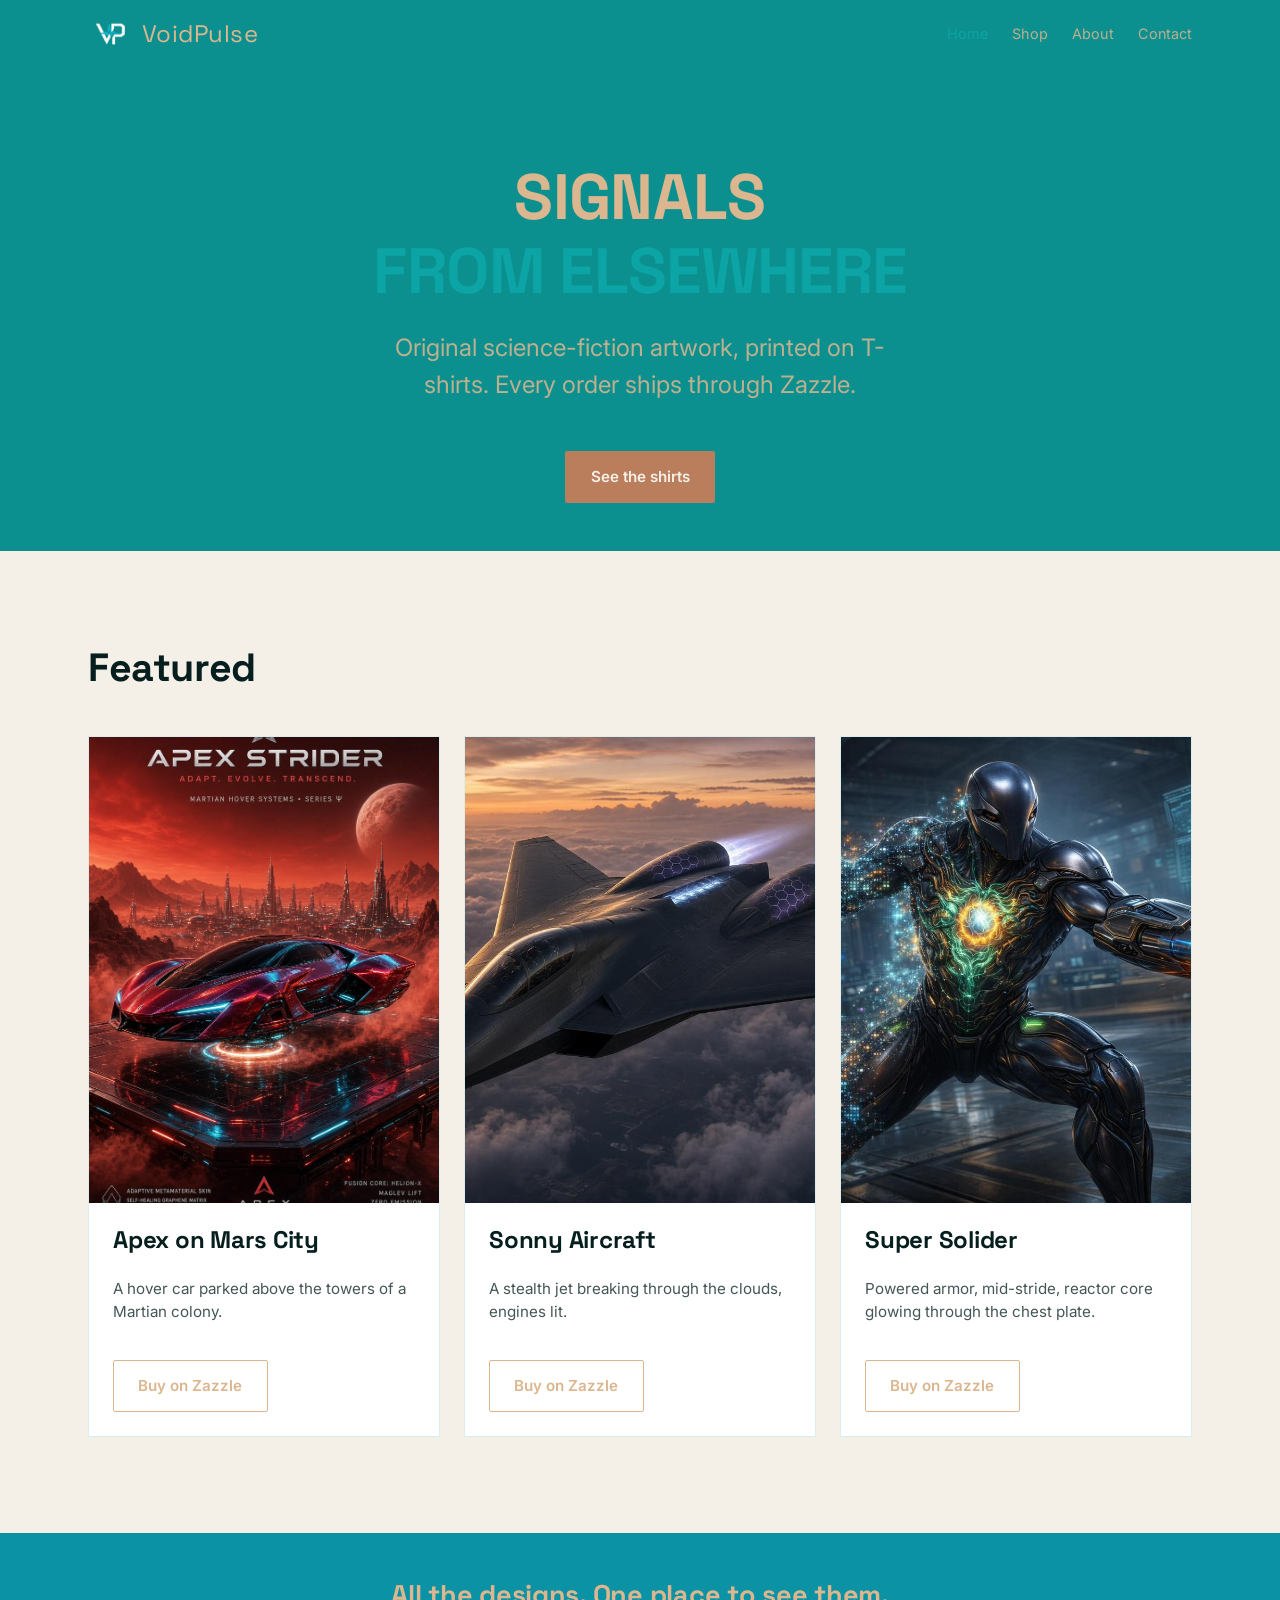
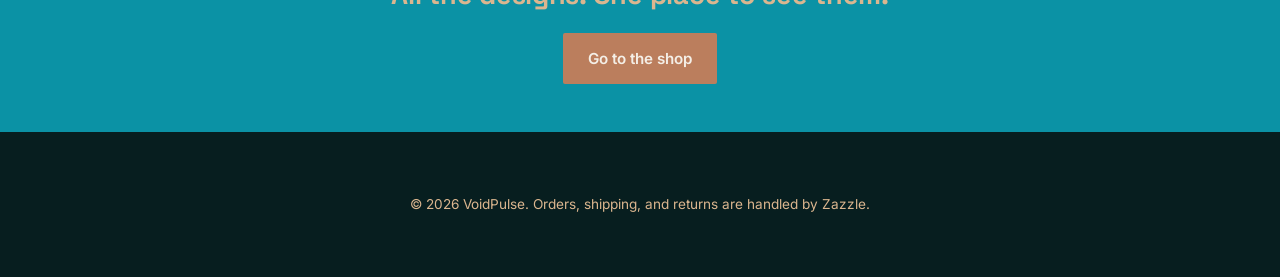
==== index.html @ 03d14bd1 "Add files via upload" ====
<!DOCTYPE html>
<html lang="en">
<head>
<meta charset="UTF-8">
<meta name="viewport" content="width=device-width, initial-scale=1.0">
<title>VOIDPULSE — Original sci-fi art on T-shirts</title>
<meta name="description" content="Original science-fiction artwork, printed on demand and shipped by Zazzle.">
<link rel="preconnect" href="https://fonts.googleapis.com">
<link href="https://fonts.googleapis.com/css2?family=Space+Grotesk:wght@500;700&family=Inter:wght@400;600&display=swap" rel="stylesheet">
<link rel="stylesheet" href="styles.css">
</head>
<body>

<!-- ============================================================
     STORE NAME: "VoidPulse" appears in the <title>, the header
     logo+wordmark below, and the footer.
     LOGO IMAGE: replace src below with your hosted URL for
     VoidPulseLogo.png once the site is live.
     ============================================================ -->

<header class="site-header">
  <div class="container">
    <a href="index.html" class="brand">
      <img src="images/VoidPulseLogo.png" alt="VoidPulse logo" class="brand-logo">
      <span>VoidPulse</span>
    </a>
    <nav class="site-nav" aria-label="Main">
      <a href="index.html" aria-current="page">Home</a>
      <a href="shop.html">Shop</a>
      <a href="about.html">About</a>
      <a href="contact.html">Contact</a>
    </nav>
  </div>
</header>

<section class="hero">
  <div class="container">
    <h1 class="hero-title">
      <span class="line-1">SIGNALS</span>
      <span class="line-2">FROM ELSEWHERE</span>
    </h1>
    <p class="hero-subtitle">Original science-fiction artwork, printed on T-shirts. Every order ships through Zazzle.</p>
    <div class="hero-actions">
      <a href="shop.html" class="btn btn-primary">See the shirts</a>
    </div>
  </div>
</section>

<section class="section">
  <div class="container">
    <h2 class="section-heading">Featured</h2>

    <!-- ============================================================
         FEATURED SHIRTS (3 of the 6). Swap these anytime — just
         copy a <article class="card"> block from shop.html.
         ============================================================ -->
    <div class="grid">

      <article class="card">
        <div class="card-image">
          <!-- PRODUCT IMAGE: ApexOnMarsCity design. Replace src with
               a hosted URL for Apex_Strider.jpg (best guess — confirm
               with Mark this is the right file for this design). -->
          <img src="images/Apex Strider.jpg" alt="Apex Strider hover car above a Martian city skyline">
        </div>
        <div class="card-body">
          <h3 class="card-title">Apex on Mars City</h3>
          <p class="card-desc">A hover car parked above the towers of a Martian colony.</p>
          <!-- ZAZZLE LINK: real product URL below. Append your Ambassador ID. -->
          <a class="btn btn-outline" href="https://www.zazzle.com/customizer?dz=66b5dbc6-7d6e-4a6e-a0aa-67b9a6550291&src=saved&rf=YOUR_AMBASSADOR_ID">Buy on Zazzle</a>
        </div>
      </article>

      <article class="card">
        <div class="card-image">
          <!-- PRODUCT IMAGE: Sonny Aircraft design. Replace src with
               a hosted URL for F47QN_WhitewakeN.jpg. -->
          <img src="images/F-47QN WhitewakeN.jpg" alt="Stealth aircraft cutting through clouds at sunset">
        </div>
        <div class="card-body">
          <h3 class="card-title">Sonny Aircraft</h3>
          <p class="card-desc">A stealth jet breaking through the clouds, engines lit.</p>
          <a class="btn btn-outline" href="https://www.zazzle.com/customizer?dz=97ae49d1-16be-41d2-95ef-6a47d9abae5f&src=saved&rf=YOUR_AMBASSADOR_ID">Buy on Zazzle</a>
        </div>
      </article>

      <article class="card">
        <div class="card-image">
          <!-- PRODUCT IMAGE: SuperSolider design. Replace src with
               a hosted URL for project_phoenix_combat_stance.png
               (best guess — confirm with Mark). -->
          <img src="images/project_phoenix_combat_stance.png" alt="Armored super soldier figure in a combat stance">
        </div>
        <div class="card-body">
          <h3 class="card-title">Super Solider</h3>
          <p class="card-desc">Powered armor, mid-stride, reactor core glowing through the chest plate.</p>
          <a class="btn btn-outline" href="https://www.zazzle.com/customizer?dz=8b301f84-1c85-47db-b6fa-e6407ddb3f62&src=saved&rf=YOUR_AMBASSADOR_ID">Buy on Zazzle</a>
        </div>
      </article>

    </div>
  </div>
</section>

<section class="cta-band">
  <div class="container">
    <h2>All the designs. One place to see them.</h2>
    <a href="shop.html" class="btn btn-primary">Go to the shop</a>
  </div>
</section>

<!-- ============================================================
     OPTIONAL: Zazzle Z-Feed embed.
     If Mark wants a live "recently sold" or product feed widget
     from Zazzle, its embed script/iframe would go here, inside
     the .section above or as its own section. Left out of v1 —
     paste the snippet Zazzle gives you and uncomment:

     <section class="section">
       <div class="container">
         <!- - Z-Feed embed code goes here - ->
       </div>
     </section>
     ============================================================ -->

<footer class="site-footer">
  <div class="container">
    <p>&copy; 2026 VoidPulse. Orders, shipping, and returns are handled by Zazzle.</p>
  </div>
</footer>

</body>
</html>
---- styles.css ----
/* ==========================================================================
   VOIDPULSE — shared styles
   Palette is fixed per brief — do not introduce other hex values.
   ========================================================================== */

:root {
  /* ---- Palette (from Mark's palette screenshot — exact hexes, do not change) ---- */
  --teal-deep: #0B92A5;   /* background / header, variant A */
  --teal-dark: #0B908F;   /* background / header, variant B */
  --teal-bright: #0CA4A5; /* accents, hover, links */
  --sand: #DBB68F;        /* headlines / light text on dark */
  --clay: #BB7E5D;        /* buttons / secondary accent */

  --ink: #071E1F;         /* near-black derived from teal-dark, for body copy on light */
  --paper: #F4EFE7;       /* light section background, warmed off-white to sit with sand/clay */

  /* ---- Type scale ---- */
  --font-display: "Space Grotesk", "Arial Narrow", sans-serif;
  --font-body: "Inter", system-ui, sans-serif;

  --step-0: clamp(1rem, 0.95rem + 0.3vw, 1.125rem);
  --step-1: clamp(1.25rem, 1.15rem + 0.5vw, 1.5rem);
  --step-2: clamp(1.75rem, 1.5rem + 1.2vw, 2.5rem);
  --step-3: clamp(2.5rem, 2rem + 2.5vw, 4.5rem);

  --space-s: 0.75rem;
  --space-m: 1.5rem;
  --space-l: 3rem;
  --space-xl: 6rem;

  --max-width: 72rem;
}

* { box-sizing: border-box; }

html { scroll-behavior: smooth; }

@media (prefers-reduced-motion: reduce) {
  html { scroll-behavior: auto; }
  * { animation-duration: 0.01ms !important; transition-duration: 0.01ms !important; }
}

body {
  margin: 0;
  font-family: var(--font-body);
  font-size: var(--step-0);
  line-height: 1.55;
  color: var(--ink);
  background: var(--paper);
}

img { max-width: 100%; display: block; }

a {
  color: var(--teal-dark);
  text-decoration-thickness: 1px;
  text-underline-offset: 3px;
}
a:hover { color: var(--teal-bright); }

a:focus-visible,
button:focus-visible {
  outline: 2px solid var(--teal-bright);
  outline-offset: 3px;
}

h1, h2, h3 {
  font-family: var(--font-display);
  margin: 0;
  line-height: 1.05;
  letter-spacing: -0.01em;
}

.container {
  max-width: var(--max-width);
  margin-inline: auto;
  padding-inline: var(--space-m);
}

/* ---- Site header: sparse corners, not a fat menu ---- */
.site-header {
  background: var(--teal-dark);
  color: var(--sand);
  padding: var(--space-s) var(--space-m);
}

.site-header .container {
  display: flex;
  align-items: center;
  justify-content: space-between;
  gap: var(--space-m);
  flex-wrap: wrap;
}

.brand {
  display: inline-flex;
  align-items: center;
  gap: 0.6em;
  font-family: var(--font-display);
  font-size: var(--step-1);
  color: var(--sand);
  text-decoration: none;
  letter-spacing: 0.02em;
}
.brand:hover { color: var(--teal-bright); }

.brand-logo {
  height: 28px;
  width: auto;
  display: block;
}

.site-nav {
  display: flex;
  gap: var(--space-m);
}

.site-nav a {
  color: var(--sand);
  font-size: 0.9rem;
  text-decoration: none;
  opacity: 0.85;
}
.site-nav a:hover,
.site-nav a[aria-current="page"] {
  opacity: 1;
  color: var(--teal-bright);
}

/* ---- Hero: full-bleed dark, split headline, centered subtitle ---- */
.hero {
  background: var(--teal-dark);
  color: var(--sand);
  padding-block: var(--space-xl) var(--space-l);
  text-align: center;
}

.hero-title {
  font-size: var(--step-3);
  display: flex;
  flex-direction: column;
  gap: 0.1em;
}

.hero-title .line-2 {
  color: var(--teal-bright);
}

.hero-subtitle {
  max-width: 34ch;
  margin: var(--space-m) auto 0;
  color: var(--sand);
  opacity: 0.85;
  font-size: var(--step-1);
}

.hero-actions {
  margin-top: var(--space-l);
}

/* ---- Buttons ---- */
.btn {
  display: inline-block;
  font-family: var(--font-body);
  font-weight: 600;
  font-size: 0.95rem;
  padding: 0.85em 1.6em;
  border-radius: 2px;
  text-decoration: none;
  border: 1px solid transparent;
  cursor: pointer;
}

.btn-primary {
  background: var(--clay);
  color: var(--paper);
}
.btn-primary:hover { background: var(--teal-bright); color: var(--ink); }

.btn-outline {
  background: transparent;
  border-color: var(--sand);
  color: var(--sand);
}
.btn-outline:hover { border-color: var(--teal-bright); color: var(--teal-bright); }

/* ---- Sections ---- */
.section {
  padding-block: var(--space-xl);
}

.section-heading {
  font-size: var(--step-2);
  color: var(--ink);
  margin-bottom: var(--space-l);
}

.section-heading.on-dark { color: var(--sand); }

/* ---- Product grid / cards ---- */
.grid {
  display: grid;
  grid-template-columns: 1fr;
  gap: var(--space-m);
}

@media (min-width: 40rem) {
  .grid { grid-template-columns: repeat(2, 1fr); }
}

@media (min-width: 64rem) {
  .grid { grid-template-columns: repeat(3, 1fr); }
}

.card {
  background: #fff;
  border: 1px solid rgba(11, 144, 143, 0.15);
  display: flex;
  flex-direction: column;
}

.card-image {
  aspect-ratio: 3 / 4;
  overflow: hidden;
  background: var(--teal-deep);
}

.card-image img {
  width: 100%;
  height: 100%;
  object-fit: cover;
}

.card-body {
  padding: var(--space-m);
  display: flex;
  flex-direction: column;
  gap: 0.5em;
  flex: 1;
}

.card-title {
  font-family: var(--font-display);
  font-size: var(--step-1);
}

.card-desc {
  color: var(--ink);
  opacity: 0.75;
  font-size: 0.95rem;
  flex: 1;
}

.card-body .btn { align-self: flex-start; margin-top: var(--space-s); }

/* ---- CTA band ---- */
.cta-band {
  background: var(--teal-deep);
  color: var(--sand);
  text-align: center;
  padding-block: var(--space-l);
}

.cta-band h2 { color: var(--sand); margin-bottom: var(--space-m); }

/* ---- Simple content pages (about/contact) ---- */
.prose {
  max-width: 60ch;
}

.prose p { margin: 0 0 1em; }

/* ---- Footer ---- */
.site-footer {
  background: var(--ink);
  color: var(--sand);
  padding-block: var(--space-l);
  text-align: center;
  font-size: 0.85rem;
}

.site-footer a { color: var(--teal-bright); }
.brand {
  display: flex;
  align-items: center;
  gap: 10px;
}

.brand-logo {
  width: 44px;
  height: 44px;
  object-fit: cover;
  object-position: center;
}
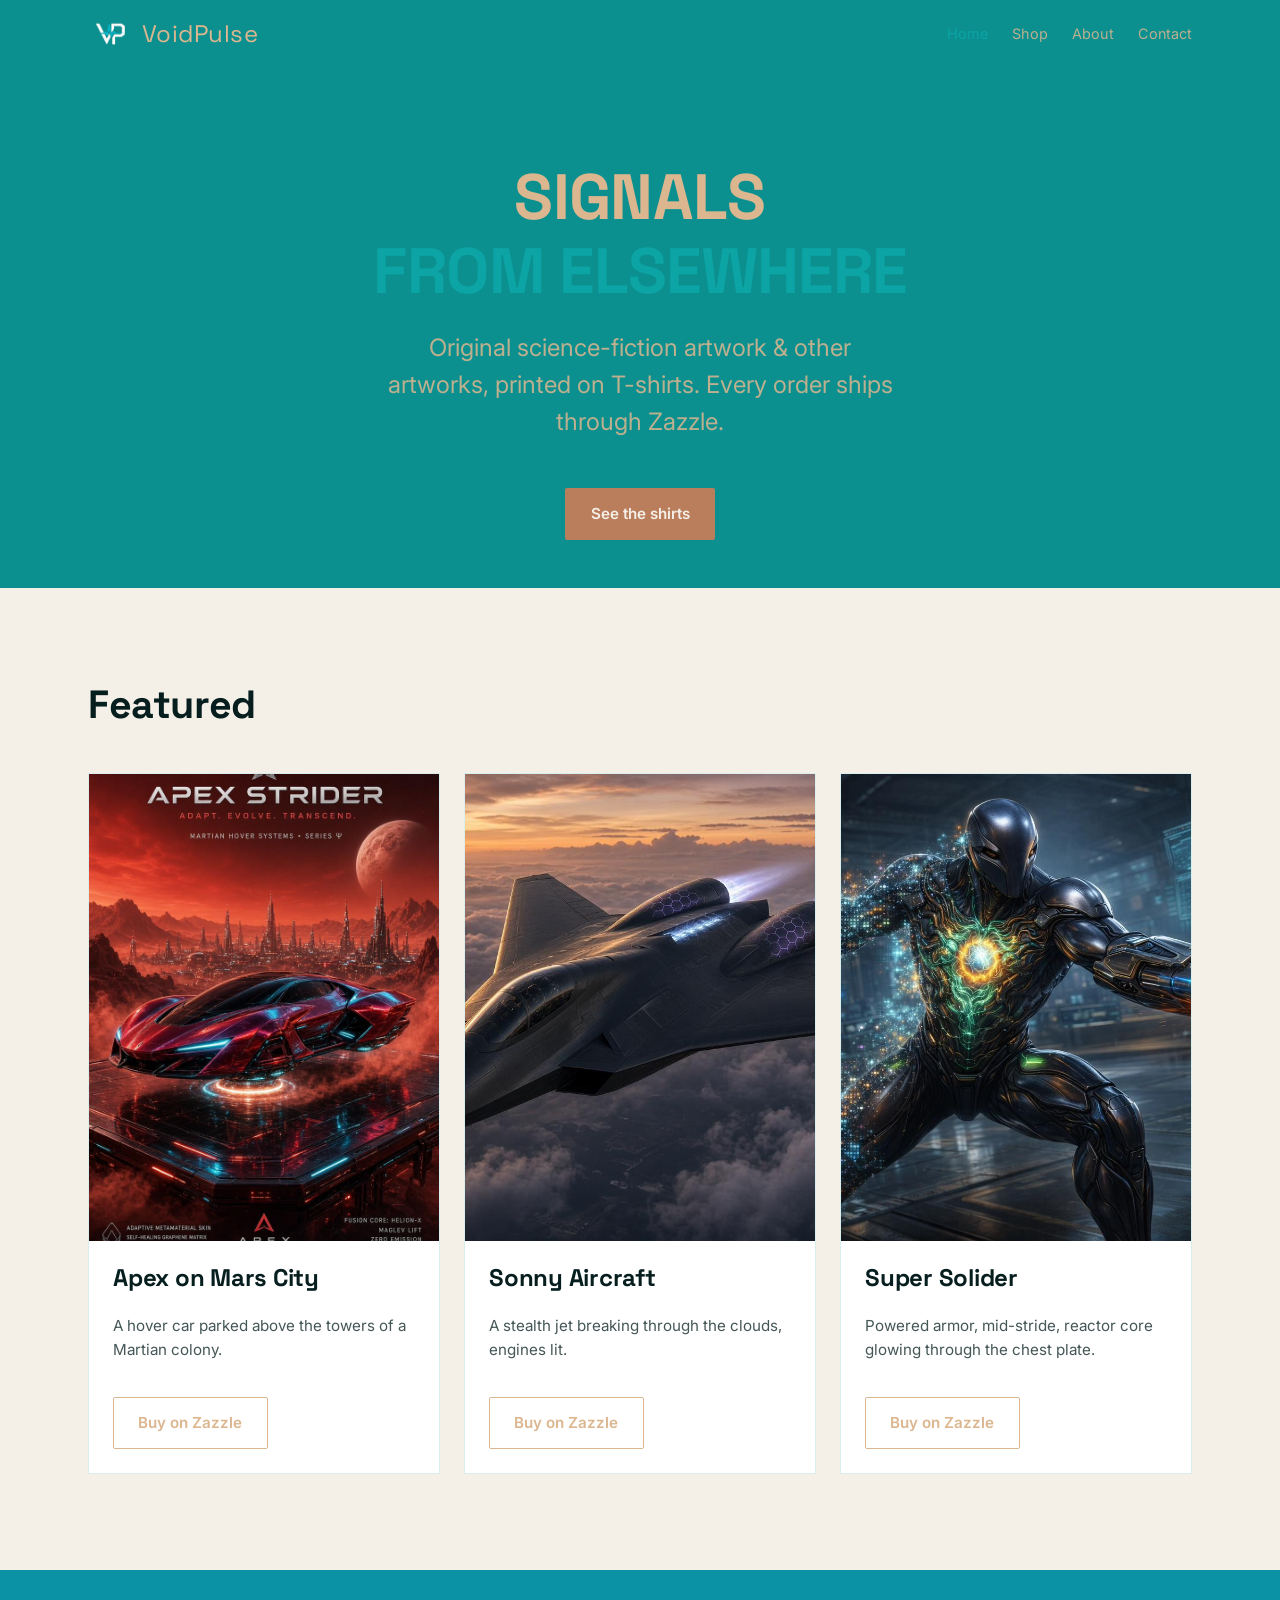
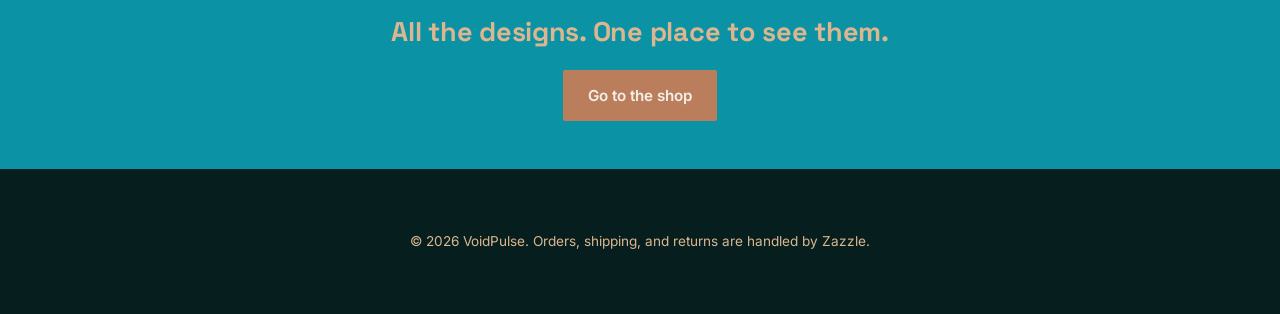
==== commit e2cc52e5: "Add files via upload" ====
--- a/index.html
+++ b/index.html
@@ -39,7 +39,7 @@
       <span class="line-1">SIGNALS</span>
       <span class="line-2">FROM ELSEWHERE</span>
     </h1>
-    <p class="hero-subtitle">Original science-fiction artwork, printed on T-shirts. Every order ships through Zazzle.</p>
+    <p class="hero-subtitle">Original science-fiction artwork & other artworks, printed on T-shirts. Every order ships through Zazzle.</p>
     <div class="hero-actions">
       <a href="shop.html" class="btn btn-primary">See the shirts</a>
     </div>
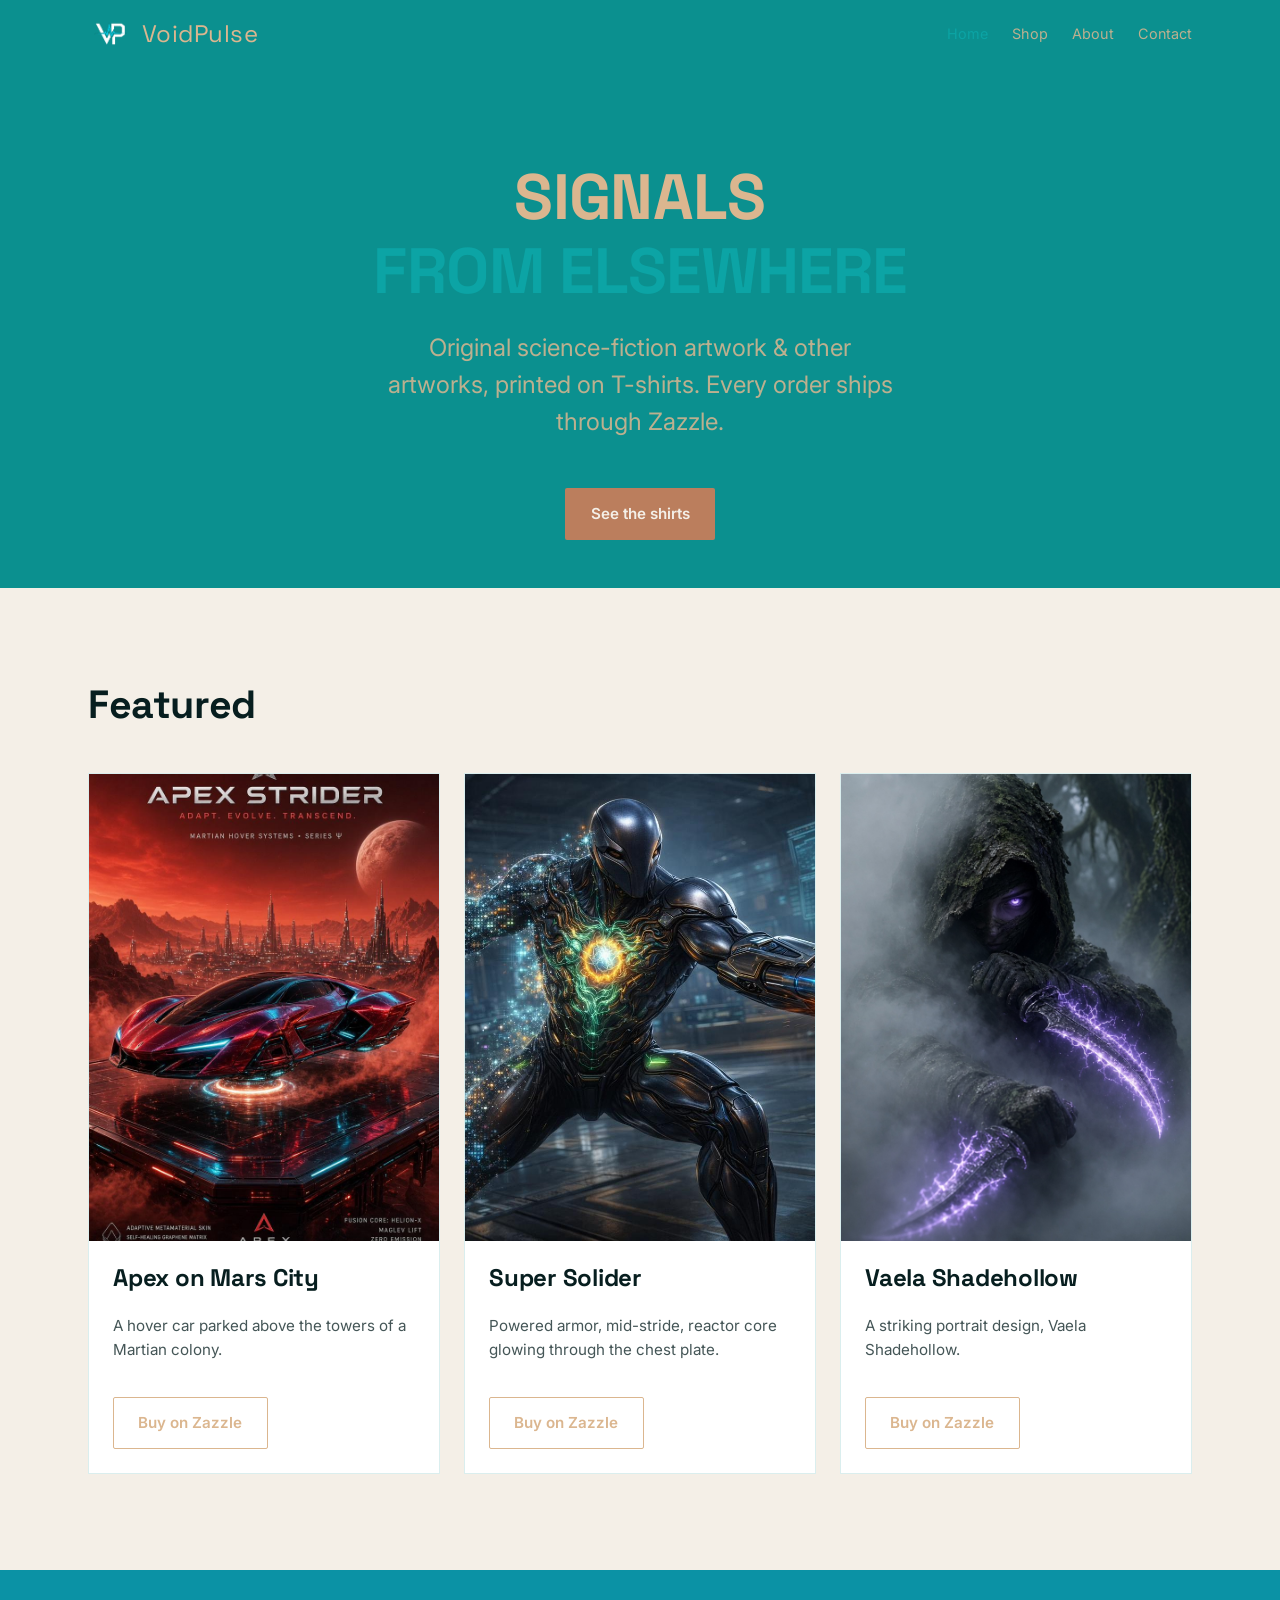
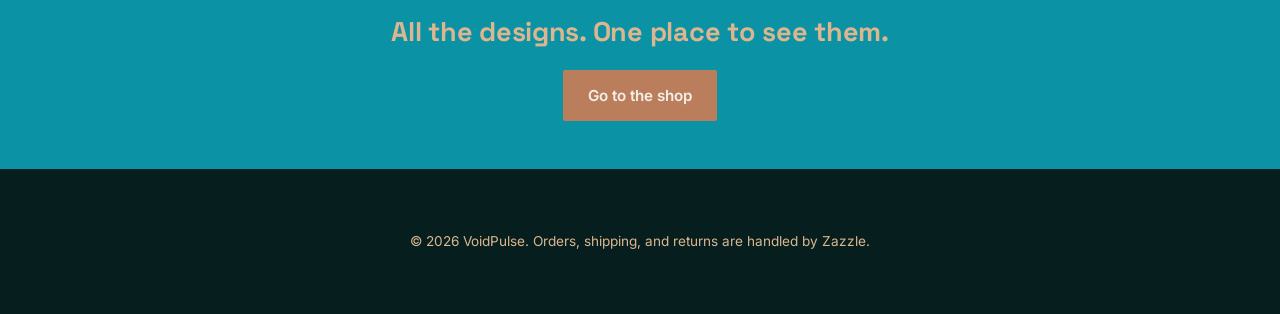
==== commit 6db14f93: "Add files via upload" ====
--- a/index.html
+++ b/index.html
@@ -10,13 +10,6 @@
 <link rel="stylesheet" href="styles.css">
 </head>
 <body>
-
-<!-- ============================================================
-     STORE NAME: "VoidPulse" appears in the <title>, the header
-     logo+wordmark below, and the footer.
-     LOGO IMAGE: replace src below with your hosted URL for
-     VoidPulseLogo.png once the site is live.
-     ============================================================ -->
 
 <header class="site-header">
   <div class="container">
@@ -50,51 +43,38 @@
   <div class="container">
     <h2 class="section-heading">Featured</h2>
 
-    <!-- ============================================================
-         FEATURED SHIRTS (3 of the 6). Swap these anytime — just
-         copy a <article class="card"> block from shop.html.
-         ============================================================ -->
     <div class="grid">
 
       <article class="card">
         <div class="card-image">
-          <!-- PRODUCT IMAGE: ApexOnMarsCity design. Replace src with
-               a hosted URL for Apex_Strider.jpg (best guess — confirm
-               with Mark this is the right file for this design). -->
           <img src="images/Apex Strider.jpg" alt="Apex Strider hover car above a Martian city skyline">
         </div>
         <div class="card-body">
           <h3 class="card-title">Apex on Mars City</h3>
           <p class="card-desc">A hover car parked above the towers of a Martian colony.</p>
-          <!-- ZAZZLE LINK: real product URL below. Append your Ambassador ID. -->
-          <a class="btn btn-outline" href="https://www.zazzle.com/customizer?dz=66b5dbc6-7d6e-4a6e-a0aa-67b9a6550291&src=saved&rf=YOUR_AMBASSADOR_ID">Buy on Zazzle</a>
+          <a class="btn btn-outline" href="https://www.zazzle.com/customizer?dz=66b5dbc6-7d6e-4a6e-a0aa-67b9a6550291&src=saved&rf=238796556743245903">Buy on Zazzle</a>
         </div>
       </article>
 
       <article class="card">
         <div class="card-image">
-          <!-- PRODUCT IMAGE: Sonny Aircraft design. Replace src with
-               a hosted URL for F47QN_WhitewakeN.jpg. -->
-          <img src="images/F-47QN WhitewakeN.jpg" alt="Stealth aircraft cutting through clouds at sunset">
+          <img src="images/project_phoenix_combat_stance.png" alt="Armored super soldier figure in a combat stance">
         </div>
         <div class="card-body">
-          <h3 class="card-title">Sonny Aircraft</h3>
-          <p class="card-desc">A stealth jet breaking through the clouds, engines lit.</p>
-          <a class="btn btn-outline" href="https://www.zazzle.com/customizer?dz=97ae49d1-16be-41d2-95ef-6a47d9abae5f&src=saved&rf=YOUR_AMBASSADOR_ID">Buy on Zazzle</a>
+          <h3 class="card-title">Super Solider</h3>
+          <p class="card-desc">Powered armor, mid-stride, reactor core glowing through the chest plate.</p>
+          <a class="btn btn-outline" href="https://www.zazzle.com/customizer?dz=8b301f84-1c85-47db-b6fa-e6407ddb3f62&src=saved&rf=238796556743245903">Buy on Zazzle</a>
         </div>
       </article>
 
       <article class="card">
         <div class="card-image">
-          <!-- PRODUCT IMAGE: SuperSolider design. Replace src with
-               a hosted URL for project_phoenix_combat_stance.png
-               (best guess — confirm with Mark). -->
-          <img src="images/project_phoenix_combat_stance.png" alt="Armored super soldier figure in a combat stance">
+          <img src="images/Vaela Shadehollow.jpg" alt="Hooded shadow figure with glowing purple eyes and lightning-veined daggers">
         </div>
         <div class="card-body">
-          <h3 class="card-title">Super Solider</h3>
-          <p class="card-desc">Powered armor, mid-stride, reactor core glowing through the chest plate.</p>
-          <a class="btn btn-outline" href="https://www.zazzle.com/customizer?dz=8b301f84-1c85-47db-b6fa-e6407ddb3f62&src=saved&rf=YOUR_AMBASSADOR_ID">Buy on Zazzle</a>
+          <h3 class="card-title">Vaela Shadehollow</h3>
+          <p class="card-desc">A striking portrait design, Vaela Shadehollow.</p>
+          <a class="btn btn-outline" href="https://www.zazzle.com/customizer?dz=7dee0db3-cae4-4f96-8c6a-f5a14640c36e&src=pdp&rf=238796556743245903">Buy on Zazzle</a>
         </div>
       </article>
 
@@ -109,20 +89,6 @@
   </div>
 </section>
 
-<!-- ============================================================
-     OPTIONAL: Zazzle Z-Feed embed.
-     If Mark wants a live "recently sold" or product feed widget
-     from Zazzle, its embed script/iframe would go here, inside
-     the .section above or as its own section. Left out of v1 —
-     paste the snippet Zazzle gives you and uncomment:
-
-     <section class="section">
-       <div class="container">
-         <!- - Z-Feed embed code goes here - ->
-       </div>
-     </section>
-     ============================================================ -->
-
 <footer class="site-footer">
   <div class="container">
     <p>&copy; 2026 VoidPulse. Orders, shipping, and returns are handled by Zazzle.</p>
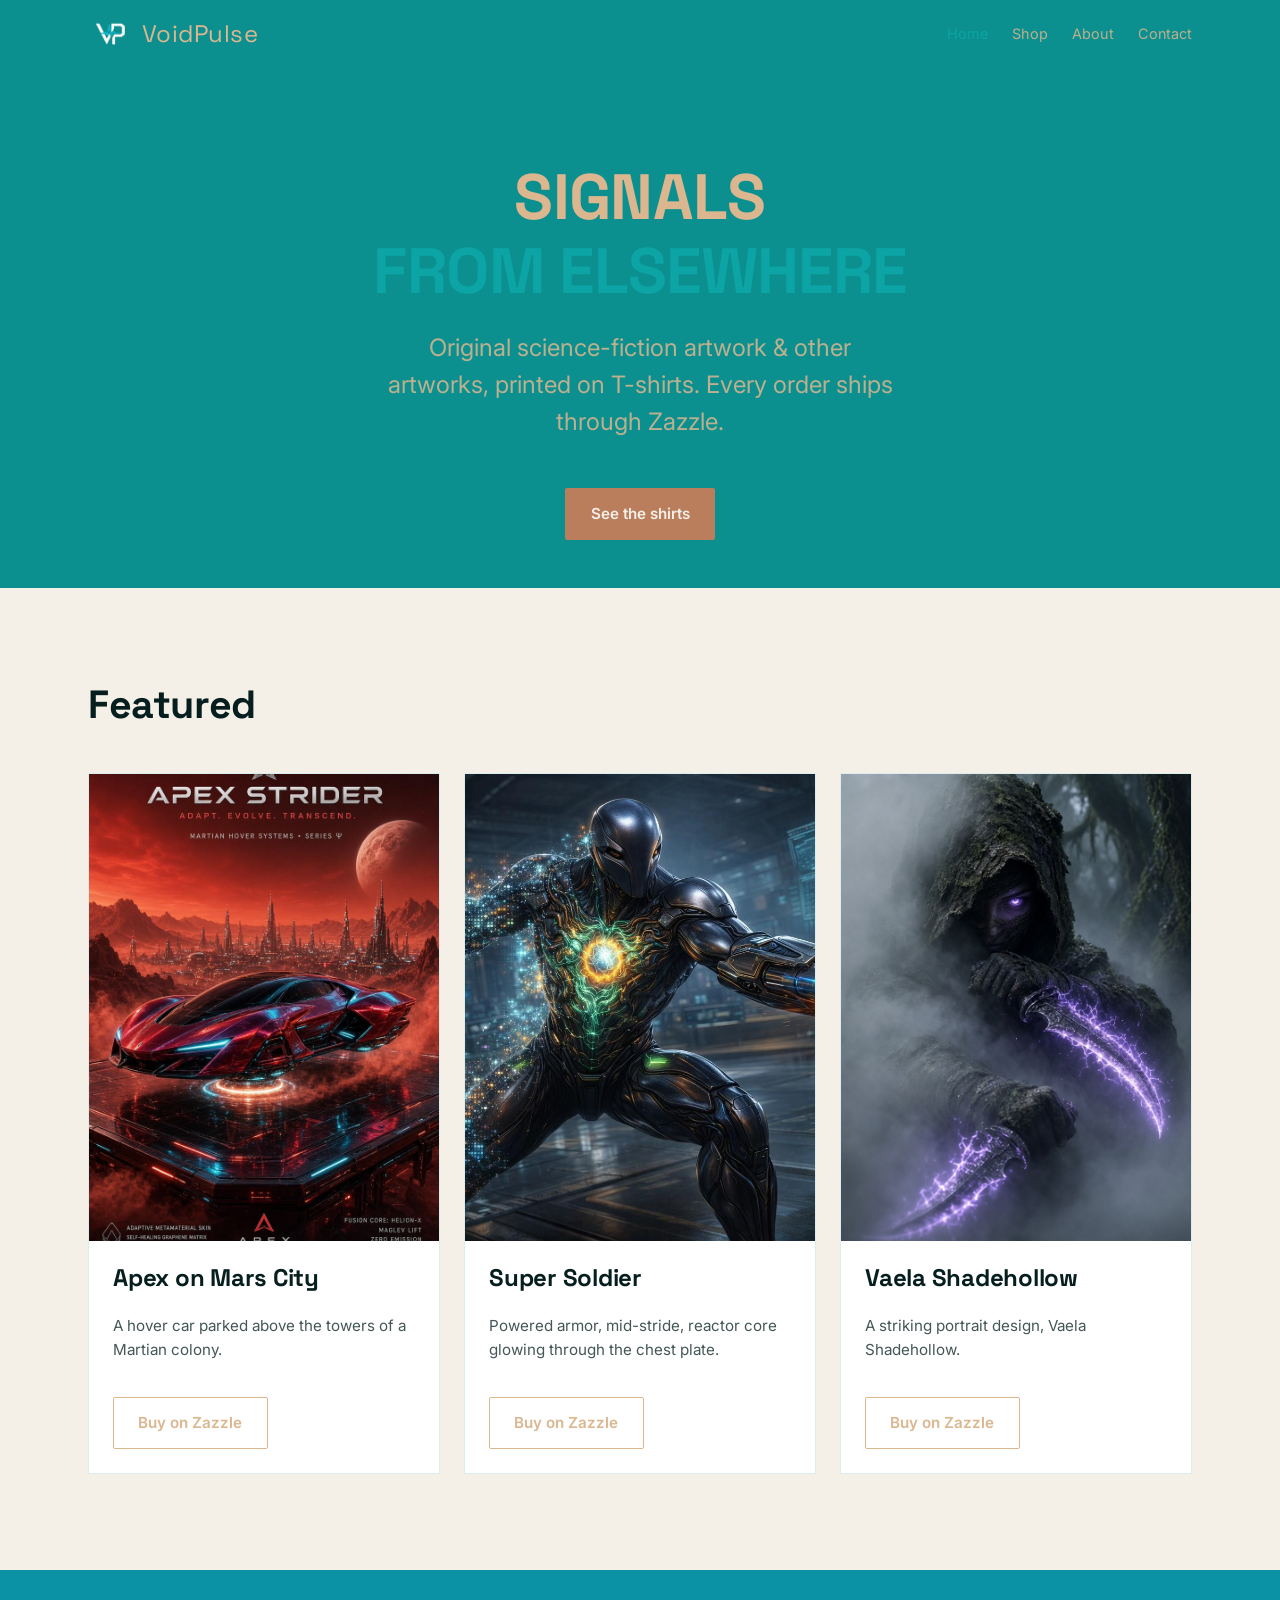
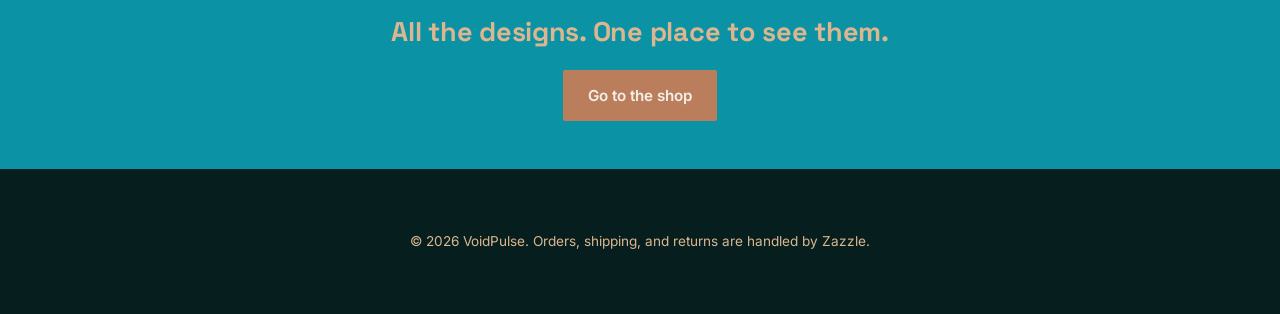
==== commit 462c7ec1: "Add files via upload" ====
--- a/index.html
+++ b/index.html
@@ -61,7 +61,7 @@
           <img src="images/project_phoenix_combat_stance.png" alt="Armored super soldier figure in a combat stance">
         </div>
         <div class="card-body">
-          <h3 class="card-title">Super Solider</h3>
+          <h3 class="card-title">Super Soldier</h3>
           <p class="card-desc">Powered armor, mid-stride, reactor core glowing through the chest plate.</p>
           <a class="btn btn-outline" href="https://www.zazzle.com/customizer?dz=8b301f84-1c85-47db-b6fa-e6407ddb3f62&src=saved&rf=238796556743245903">Buy on Zazzle</a>
         </div>
